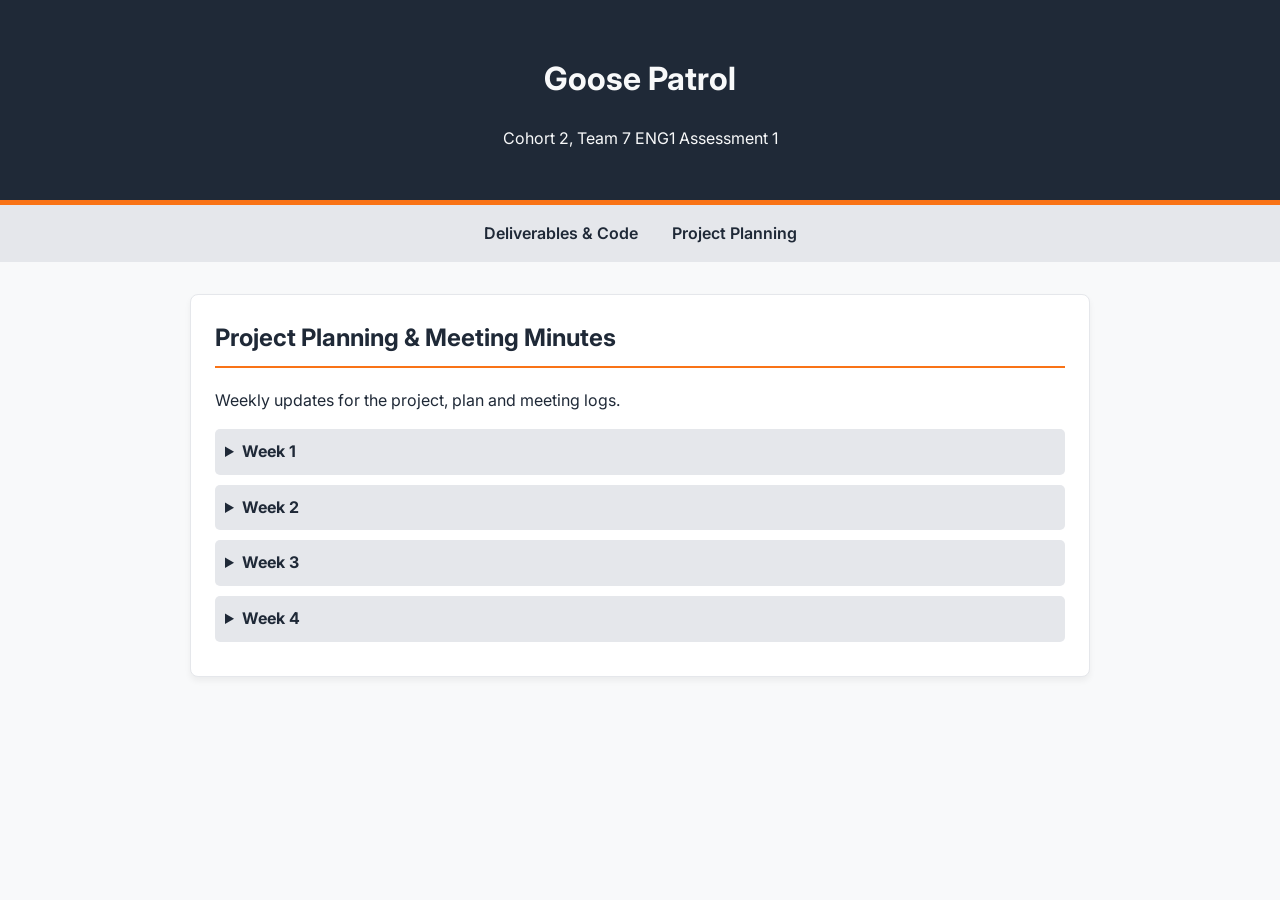
==== planning.html @ 5db9976d "Added planning page" ====
<!DOCTYPE html>
<html lang="en">
    <head>
        <meta charset="UTF-8">
        <meta name="viewport" content="width=device-width, initial-scale=1.0">
        <title>Goose Patrol UoY ENG1 C2T7</title>
        <link rel="stylesheet" href="style.css">
    </head>
    <body>
        <header>
            <h1>Goose Patrol</h1>
            <p>Cohort 2, Team 7 ENG1 Assessment 1</p>
        </header>

        <nav>
            <a href="index.html">Deliverables & Code</a>
            <a href="planning.html">Project Planning</a>
        </nav>

        <div class="container">
            <div class="card">
                <h2>Project Planning & Meeting Minutes</h2>
                <p>Weekly updates for the project, plan and meeting logs.</p>

                <details>
                    <summary>
                        Week 1
                    </summary>
                </details>

                <details>
                    <summary>
                        Week 2
                    </summary>
                </details>

                <details>
                    <summary>
                        Week 3
                    </summary>
                </details>

                <details>
                    <summary>
                        Week 4
                    </summary>
                </details>
            </div>
        </div>
        
    </body>
</html>
---- style.css ----
@import url('https://fonts.googleapis.com/css2?family=Inter:wght@400;600;700&display=swap');

:root {
    --white: #f8f9fa;
    --orange: #f97316;
    --dark-text: #1f2937;
    --gray: #e5e7eb;
}

body {
    font-family: 'Inter', sans-serif;
    color: var(--dark-text);
    background-color: var(--white);
    line-height: 1.6;
    margin: 0;
    padding: 0;
}

header {
    background-color: var(--dark-text);
    color: var(--white);
    padding: 2rem;
    text-align: center;
    border-bottom: 5px solid var(--orange);
}

nav {
    background-color: var(--gray);
    padding: 1rem;
    text-align: center;
}

nav a {
    margin: 0 15px;
    color: var(--dark-text);
    text-decoration: none;
    font-weight: 600;
}

nav a:hover {
    color: var(--orange);
}

.container {
    max-width: 900px;
    margin: 2rem auto;
    padding: 0 2rem;
}

.card {
    background: white;
    border: 1px solid var(--gray);
    border-radius: 8px;
    padding: 1.5rem;
    margin-bottom: 2rem;
    box-shadow: 0 4px 6px rgba(0, 0, 0, 0.05);
}

h2 {
    border-bottom: 2px solid var(--orange);
    padding-bottom: 0.5rem;
    margin-top: 0;
}

.btn {
    display: inline-block;
    background-color: var(--orange);
    color: white;
    padding: 10px 20px;
    text-decoration: none;
    border-radius: 5px;
    font-weight: 600;
    margin-top: 10px;
}

.btn:hover {
    background-color: #ea580c;
}

ul {
    list-style-type: square;
}

details summary {
    font-weight: bold; 
    cursor: pointer; 
    padding: 10px; 
    background-color: var(--gray); 
    border-radius: 5px; 
    margin-bottom: 10px;
}
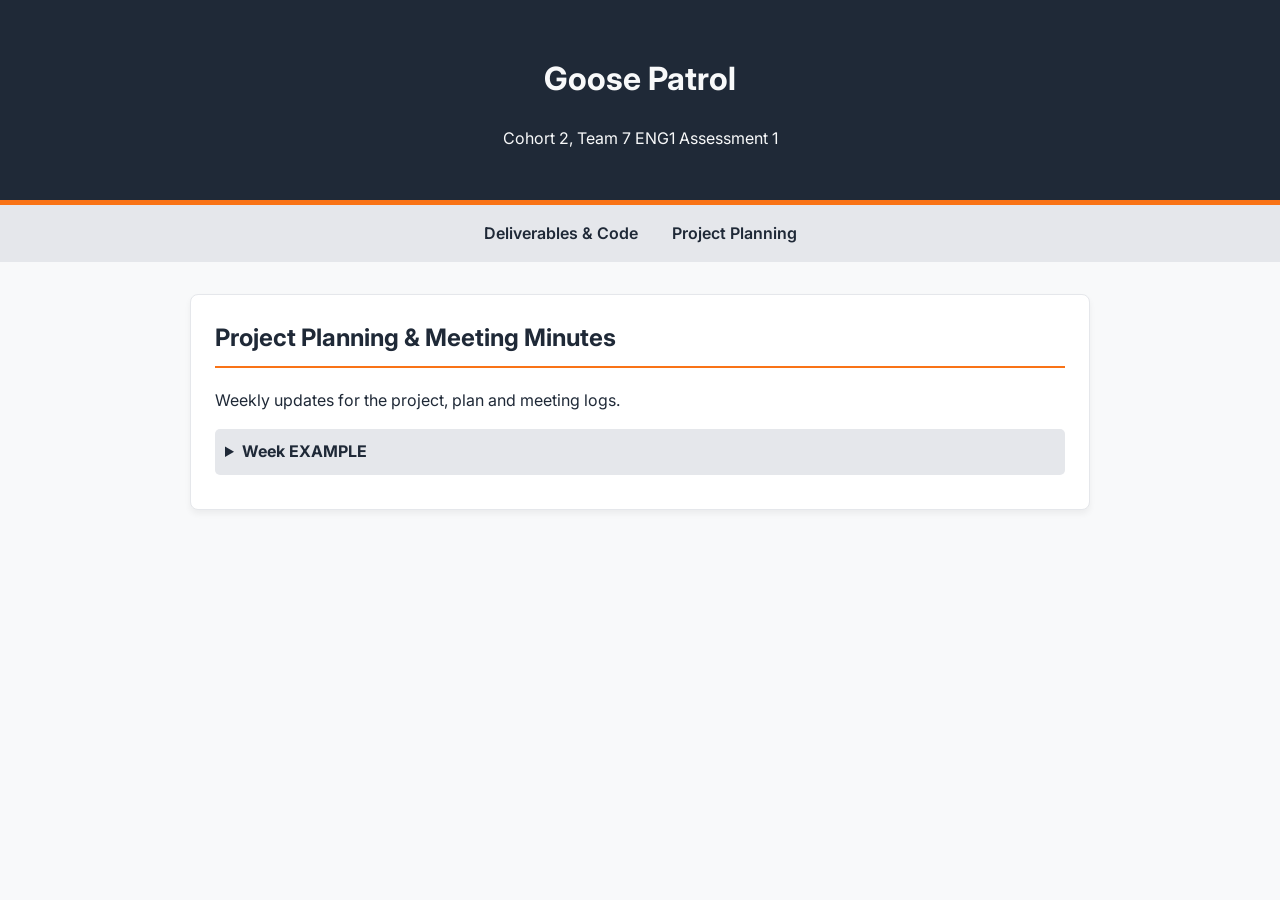
==== commit 6b6b6494: "added example drive links" ====
--- a/planning.html
+++ b/planning.html
@@ -24,27 +24,14 @@
 
                 <details>
                     <summary>
-                        Week 1
+                        Week EXAMPLE
                     </summary>
+                    <ul>
+                        <li><a href="https://drive.google.com/file/d/11npe7eWuBKjZ5_iTLzcTy3olmQ2SYp2b">Plan snapshot</a></li>
+                        <li><a href="https://drive.google.com/file/d/1OOLBj6vkOaTskKBVdUlb8z1onpyhTkkx">Notes and Meeting</a></li>
+                    </ul>
                 </details>
 
-                <details>
-                    <summary>
-                        Week 2
-                    </summary>
-                </details>
-
-                <details>
-                    <summary>
-                        Week 3
-                    </summary>
-                </details>
-
-                <details>
-                    <summary>
-                        Week 4
-                    </summary>
-                </details>
             </div>
         </div>
         
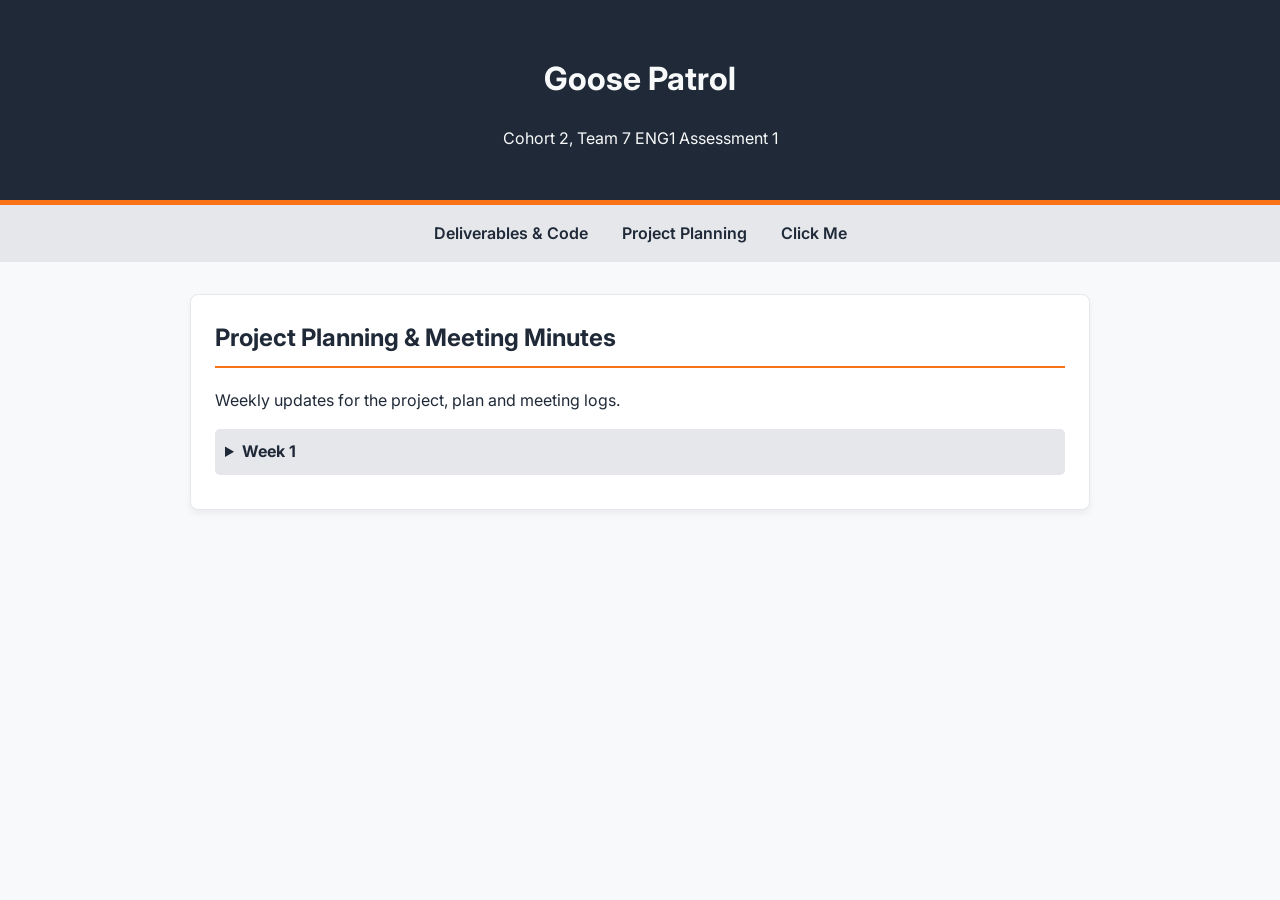
==== commit b0b75723: "week 1 update" ====
--- a/planning.html
+++ b/planning.html
@@ -15,6 +15,7 @@
         <nav>
             <a href="index.html">Deliverables & Code</a>
             <a href="planning.html">Project Planning</a>
+            <a href="https://www.youtube.com/watch?v=dQw4w9WgXcQ">Click Me</a>
         </nav>
 
         <div class="container">
@@ -24,12 +25,9 @@
 
                 <details>
                     <summary>
-                        Week EXAMPLE
+                        Week 1
                     </summary>
-                    <ul>
-                        <li><a href="https://drive.google.com/file/d/11npe7eWuBKjZ5_iTLzcTy3olmQ2SYp2b">Plan snapshot</a></li>
-                        <li><a href="https://drive.google.com/file/d/1OOLBj6vkOaTskKBVdUlb8z1onpyhTkkx">Notes and Meeting</a></li>
-                    </ul>
+                    Week 1 was a disaster and we have nothing to show for it. We had 2 meetings.
                 </details>
 
             </div>
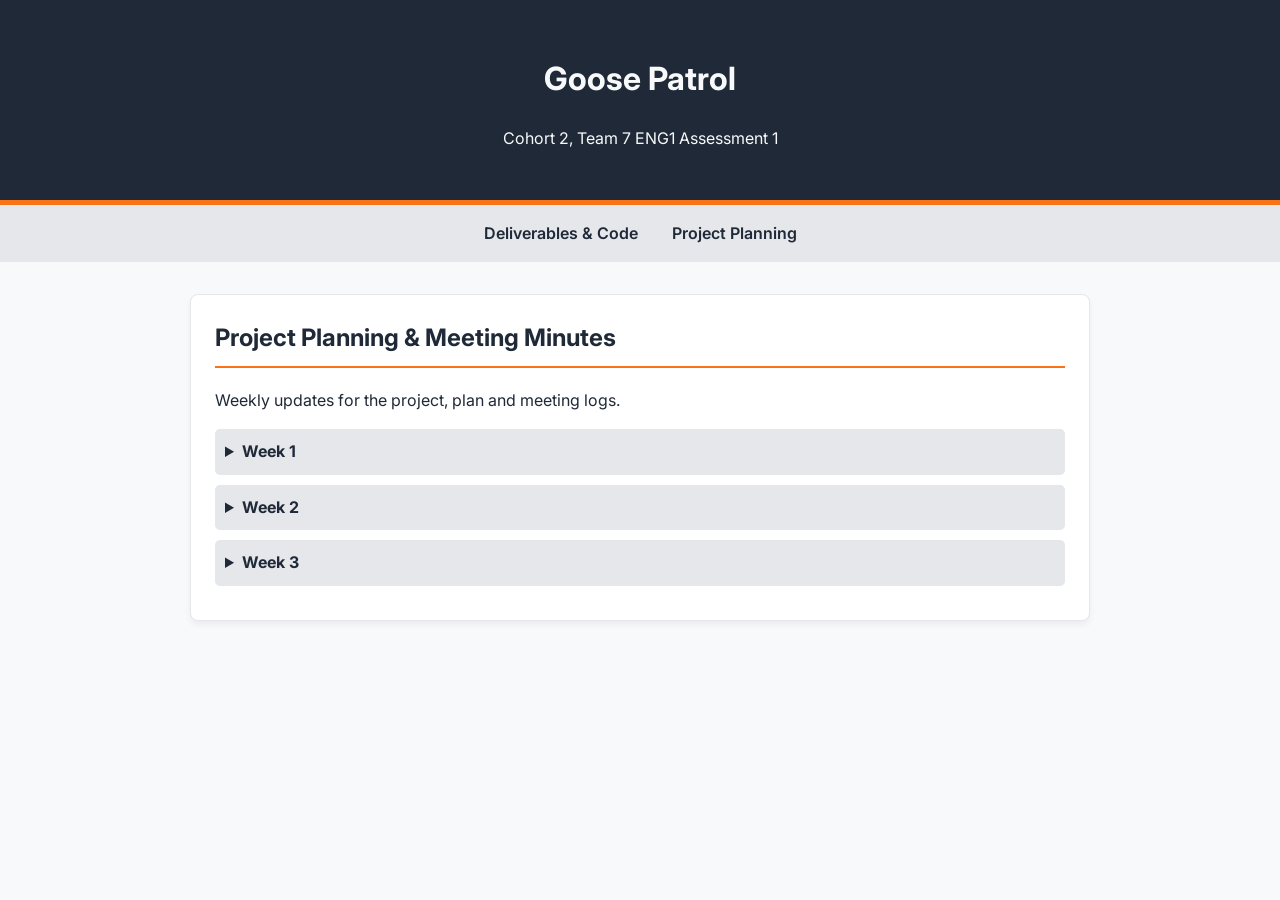
==== commit d2e192a2: "added weekly snapshots week 1-3 to the website" ====
--- a/planning.html
+++ b/planning.html
@@ -15,7 +15,6 @@
         <nav>
             <a href="index.html">Deliverables & Code</a>
             <a href="planning.html">Project Planning</a>
-            <a href="https://www.youtube.com/watch?v=dQw4w9WgXcQ">Click Me</a>
         </nav>
 
         <div class="container">
@@ -27,7 +26,21 @@
                     <summary>
                         Week 1
                     </summary>
-                    Week 1 was a disaster and we have nothing to show for it. We had 2 meetings.
+                    <a href="https://drive.google.com/file/d/1HwyYPmtX_jVrNQ2fCkvUvMhpGOr8Vkb1/view?usp=share_link">Week 1 Snapshot</a>
+                </details>
+
+                <details>
+                    <summary>
+                        Week 2
+                    </summary>
+                    <a href="https://drive.google.com/file/d/14zrqaacGKwhzDqc_42vkwMPSOLv_mfGt/view?usp=sharing">Week 2 Snapshot</a>
+                </details>
+
+                <details>
+                    <summary>
+                        Week 3
+                    </summary>
+                    <a href="https://drive.google.com/file/d/1rov3nrKhtlMC5QEOEAhV-1c3KgDYQqZQ/view?usp=sharing">Week 3 Snapshot</a>
                 </details>
 
             </div>
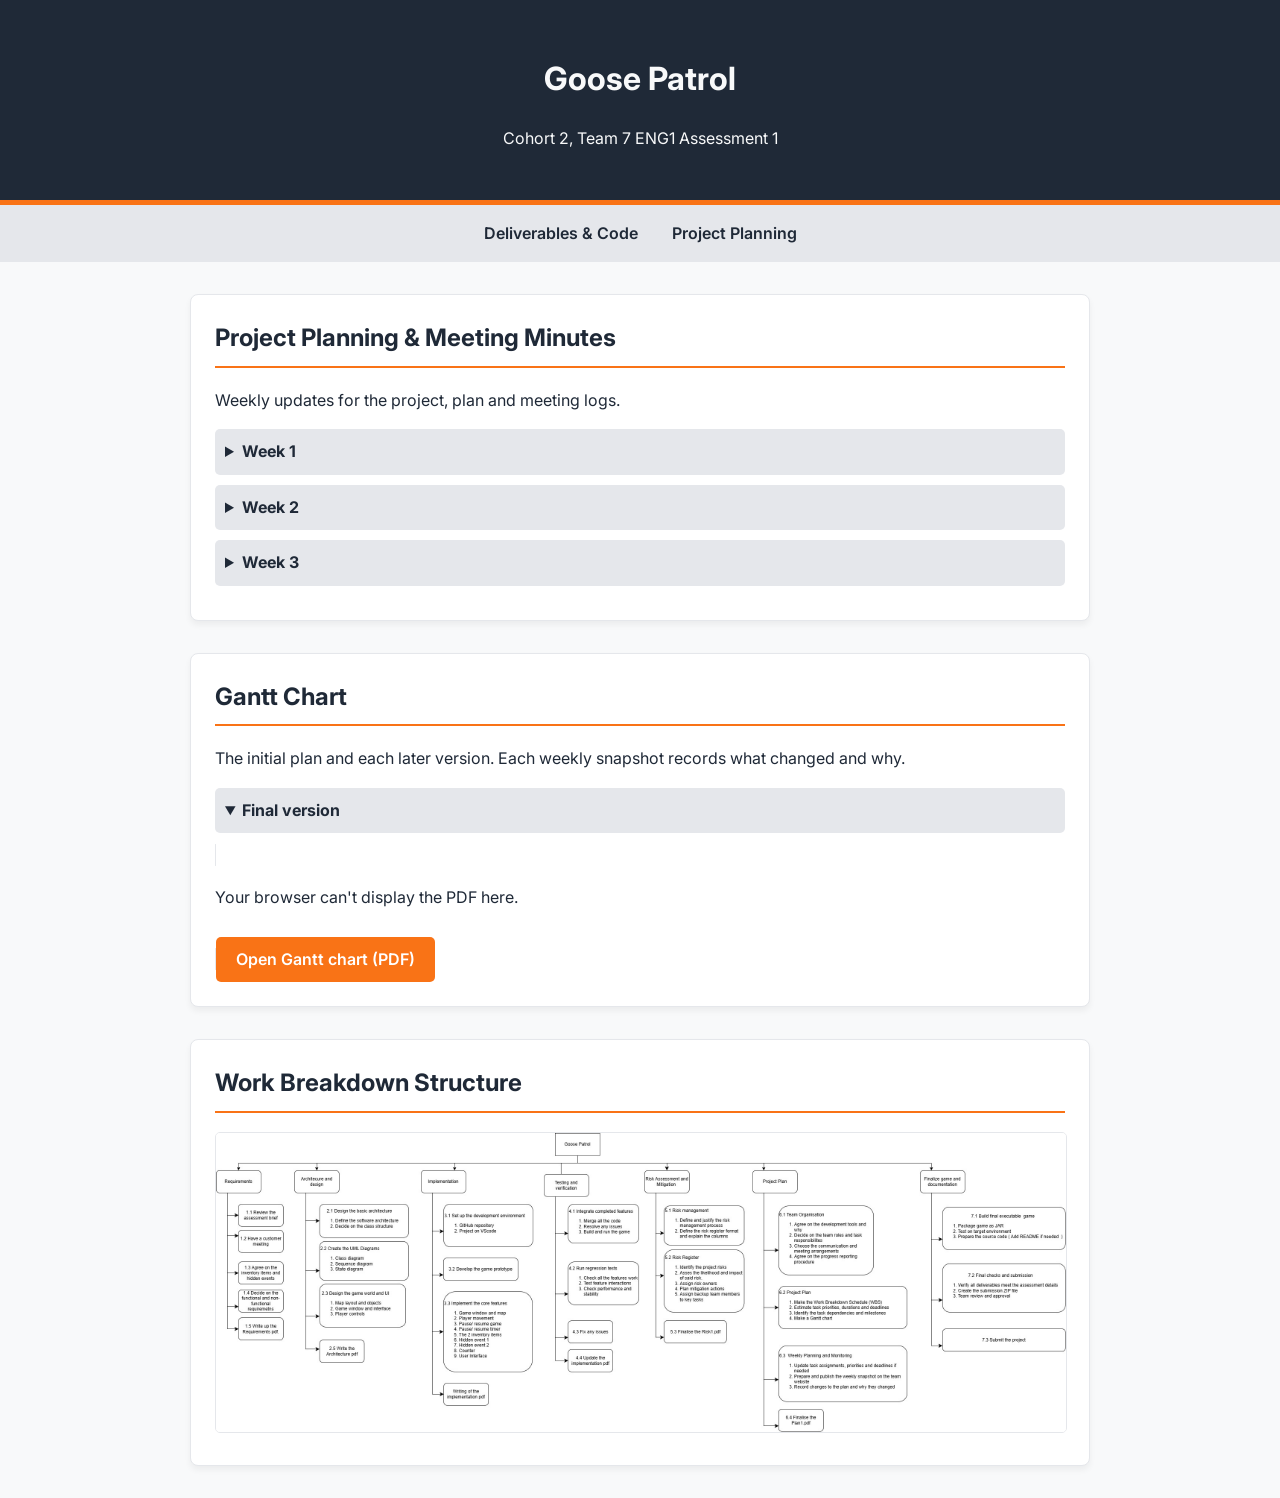
==== commit 2fbec310: "added gantt view and planning" ====
--- a/planning.html
+++ b/planning.html
@@ -1,50 +1,76 @@
 <!DOCTYPE html>
 <html lang="en">
-    <head>
-        <meta charset="UTF-8">
-        <meta name="viewport" content="width=device-width, initial-scale=1.0">
-        <title>Goose Patrol UoY ENG1 C2T7</title>
-        <link rel="stylesheet" href="style.css">
-    </head>
-    <body>
-        <header>
-            <h1>Goose Patrol</h1>
-            <p>Cohort 2, Team 7 ENG1 Assessment 1</p>
-        </header>
 
-        <nav>
-            <a href="index.html">Deliverables & Code</a>
-            <a href="planning.html">Project Planning</a>
-        </nav>
+<head>
+    <meta charset="UTF-8">
+    <meta name="viewport" content="width=device-width, initial-scale=1.0">
+    <title>Goose Patrol UoY ENG1 C2T7</title>
+    <link rel="stylesheet" href="style.css">
+</head>
 
-        <div class="container">
-            <div class="card">
-                <h2>Project Planning & Meeting Minutes</h2>
-                <p>Weekly updates for the project, plan and meeting logs.</p>
+<body>
+    <header>
+        <h1>Goose Patrol</h1>
+        <p>Cohort 2, Team 7 ENG1 Assessment 1</p>
+    </header>
 
-                <details>
-                    <summary>
-                        Week 1
-                    </summary>
-                    <a href="https://drive.google.com/file/d/1HwyYPmtX_jVrNQ2fCkvUvMhpGOr8Vkb1/view?usp=share_link">Week 1 Snapshot</a>
-                </details>
+    <nav>
+        <a href="index.html">Deliverables & Code</a>
+        <a href="planning.html">Project Planning</a>
+    </nav>
 
-                <details>
-                    <summary>
-                        Week 2
-                    </summary>
-                    <a href="https://drive.google.com/file/d/14zrqaacGKwhzDqc_42vkwMPSOLv_mfGt/view?usp=sharing">Week 2 Snapshot</a>
-                </details>
+    <div class="container">
+        <div class="card">
+            <h2>Project Planning & Meeting Minutes</h2>
+            <p>Weekly updates for the project, plan and meeting logs.</p>
 
-                <details>
-                    <summary>
-                        Week 3
-                    </summary>
-                    <a href="https://drive.google.com/file/d/1rov3nrKhtlMC5QEOEAhV-1c3KgDYQqZQ/view?usp=sharing">Week 3 Snapshot</a>
-                </details>
+            <details>
+                <summary>
+                    Week 1
+                </summary>
+                <a href="https://drive.google.com/file/d/1HwyYPmtX_jVrNQ2fCkvUvMhpGOr8Vkb1/view?usp=share_link">Week 1
+                    Snapshot</a>
+            </details>
 
-            </div>
+            <details>
+                <summary>
+                    Week 2
+                </summary>
+                <a href="https://drive.google.com/file/d/14zrqaacGKwhzDqc_42vkwMPSOLv_mfGt/view?usp=sharing">Week 2
+                    Snapshot</a>
+            </details>
+
+            <details>
+                <summary>
+                    Week 3
+                </summary>
+                <a href="https://drive.google.com/file/d/1rov3nrKhtlMC5QEOEAhV-1c3KgDYQqZQ/view?usp=sharing">Week 3
+                    Snapshot</a>
+            </details>
+
         </div>
-        
-    </body>
+
+        <div id="gantt" class="card">
+            <h2>Gantt Chart</h2>
+            <p>The initial plan and each later version. Each weekly snapshot records what changed and why.</p>
+
+            <details open>
+                <summary>Final version</summary>
+                <object data="files/gantt_final.pdf" type="application/pdf" class="pdf-view">
+                    <p>Your browser can't display the PDF here.</p>
+                </object>
+                <a href="files/gantt_final.pdf" target="_blank" class="btn">Open Gantt chart (PDF)</a>
+            </details>
+        </div>
+
+        <div id="wbs" class="card">
+            <h2>Work Breakdown Structure</h2>
+            <img src="images/wbs.jpg" alt="Work breakdown structure">
+        </div>
+    </div>
+
+
+
+</body>
+
 </html>
--- a/style.css
+++ b/style.css
@@ -88,4 +88,18 @@
     background-color: var(--gray); 
     border-radius: 5px; 
     margin-bottom: 10px;
+}
+
+.card img {
+    max-width: 100%;
+    height: auto;
+    border: 1px solid var(--gray);
+    border-radius: 5px;
+}
+
+.pdf-view {
+    width: 100%;
+    height: 600px;
+    border: 1px solid var(--gray);
+    border-radius: 5px;
 }
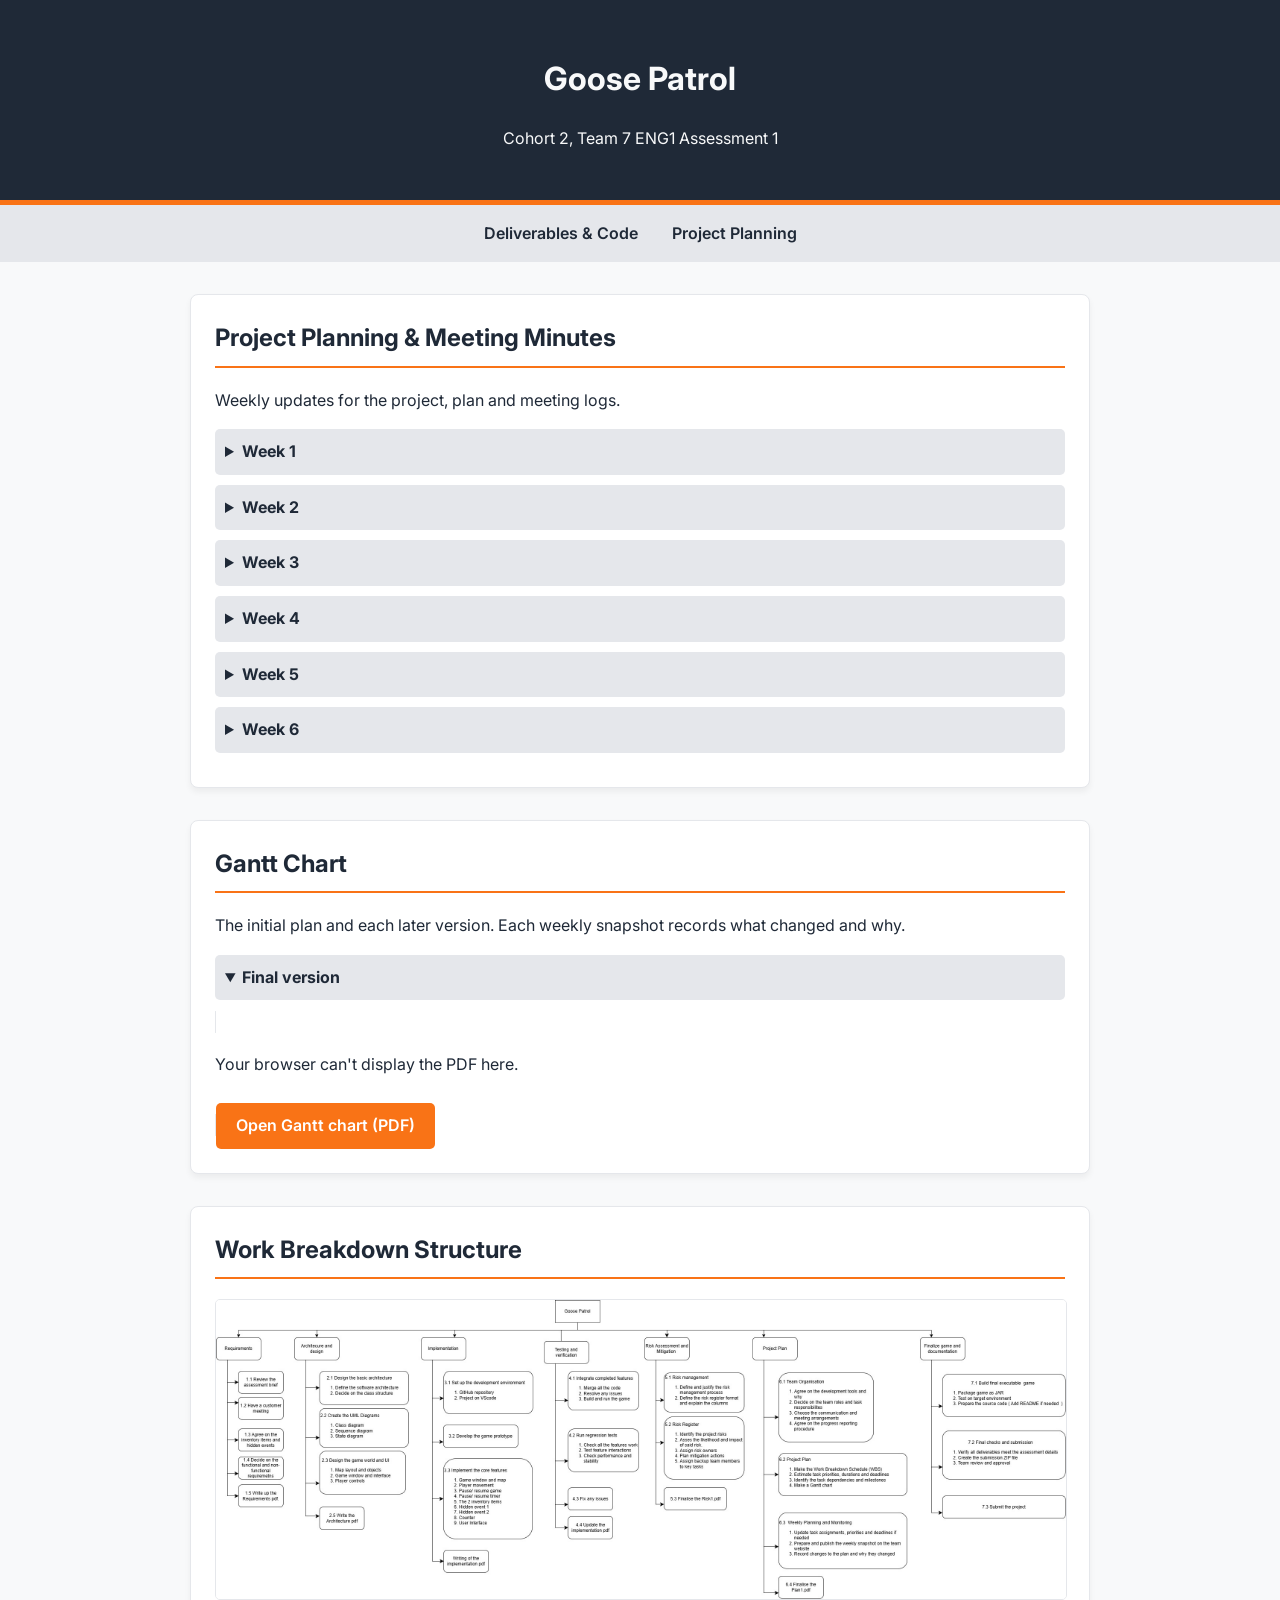
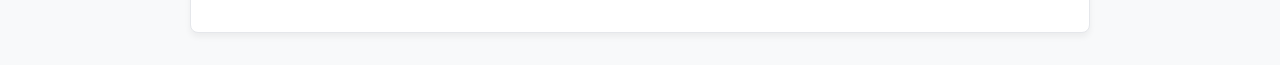
==== commit 94ebfd99: "moved weekly snapshots onto website" ====
--- a/planning.html
+++ b/planning.html
@@ -20,34 +20,45 @@
     </nav>
 
     <div class="container">
-        <div class="card">
+        <div id="snapshots" class="card">
             <h2>Project Planning & Meeting Minutes</h2>
             <p>Weekly updates for the project, plan and meeting logs.</p>
 
             <details>
-                <summary>
-                    Week 1
-                </summary>
-                <a href="https://drive.google.com/file/d/1HwyYPmtX_jVrNQ2fCkvUvMhpGOr8Vkb1/view?usp=share_link">Week 1
-                    Snapshot</a>
+                <summary>Week 1</summary>
+                <object data="files/snapshots/week_1.pdf" type="application/pdf" class="pdf-view"></object>
+                <a href="files/snapshots/week_1.pdf" target="_blank" class="btn">Open Week 1 snapshot (PDF)</a>
             </details>
 
             <details>
-                <summary>
-                    Week 2
-                </summary>
-                <a href="https://drive.google.com/file/d/14zrqaacGKwhzDqc_42vkwMPSOLv_mfGt/view?usp=sharing">Week 2
-                    Snapshot</a>
+                <summary>Week 2</summary>
+                <object data="files/snapshots/week_2.pdf" type="application/pdf" class="pdf-view"></object>
+                <a href="files/snapshots/week_2.pdf" target="_blank" class="btn">Open Week 2 snapshot (PDF)</a>
             </details>
 
             <details>
-                <summary>
-                    Week 3
-                </summary>
-                <a href="https://drive.google.com/file/d/1rov3nrKhtlMC5QEOEAhV-1c3KgDYQqZQ/view?usp=sharing">Week 3
-                    Snapshot</a>
+                <summary>Week 3</summary>
+                <object data="files/snapshots/week_3.pdf" type="application/pdf" class="pdf-view"></object>
+                <a href="files/snapshots/week_3.pdf" target="_blank" class="btn">Open Week 3 snapshot (PDF)</a>
             </details>
 
+            <details>
+                <summary>Week 4</summary>
+                <object data="files/snapshots/week_4.pdf" type="application/pdf" class="pdf-view"></object>
+                <a href="files/snapshots/week_4.pdf" target="_blank" class="btn">Open Week 4 snapshot (PDF)</a>
+            </details>
+
+            <details>
+                <summary>Week 5</summary>
+                <object data="files/snapshots/week_5.pdf" type="application/pdf" class="pdf-view"></object>
+                <a href="files/snapshots/week_5.pdf" target="_blank" class="btn">Open Week 5 snapshot (PDF)</a>
+            </details>
+
+            <details>
+                <summary>Week 6</summary>
+                <object data="files/snapshots/week_6.pdf" type="application/pdf" class="pdf-view"></object>
+                <a href="files/snapshots/week_6.pdf" target="_blank" class="btn">Open Week 6 snapshot (PDF)</a>
+            </details>
         </div>
 
         <div id="gantt" class="card">
@@ -56,10 +67,10 @@
 
             <details open>
                 <summary>Final version</summary>
-                <object data="files/gantt_final.pdf" type="application/pdf" class="pdf-view">
+                <object data="files/gantt/gantt_final.pdf" type="application/pdf" class="pdf-view">
                     <p>Your browser can't display the PDF here.</p>
                 </object>
-                <a href="files/gantt_final.pdf" target="_blank" class="btn">Open Gantt chart (PDF)</a>
+                <a href="files/gantt/gantt_final.pdf" target="_blank" class="btn">Open Gantt chart (PDF)</a>
             </details>
         </div>
 
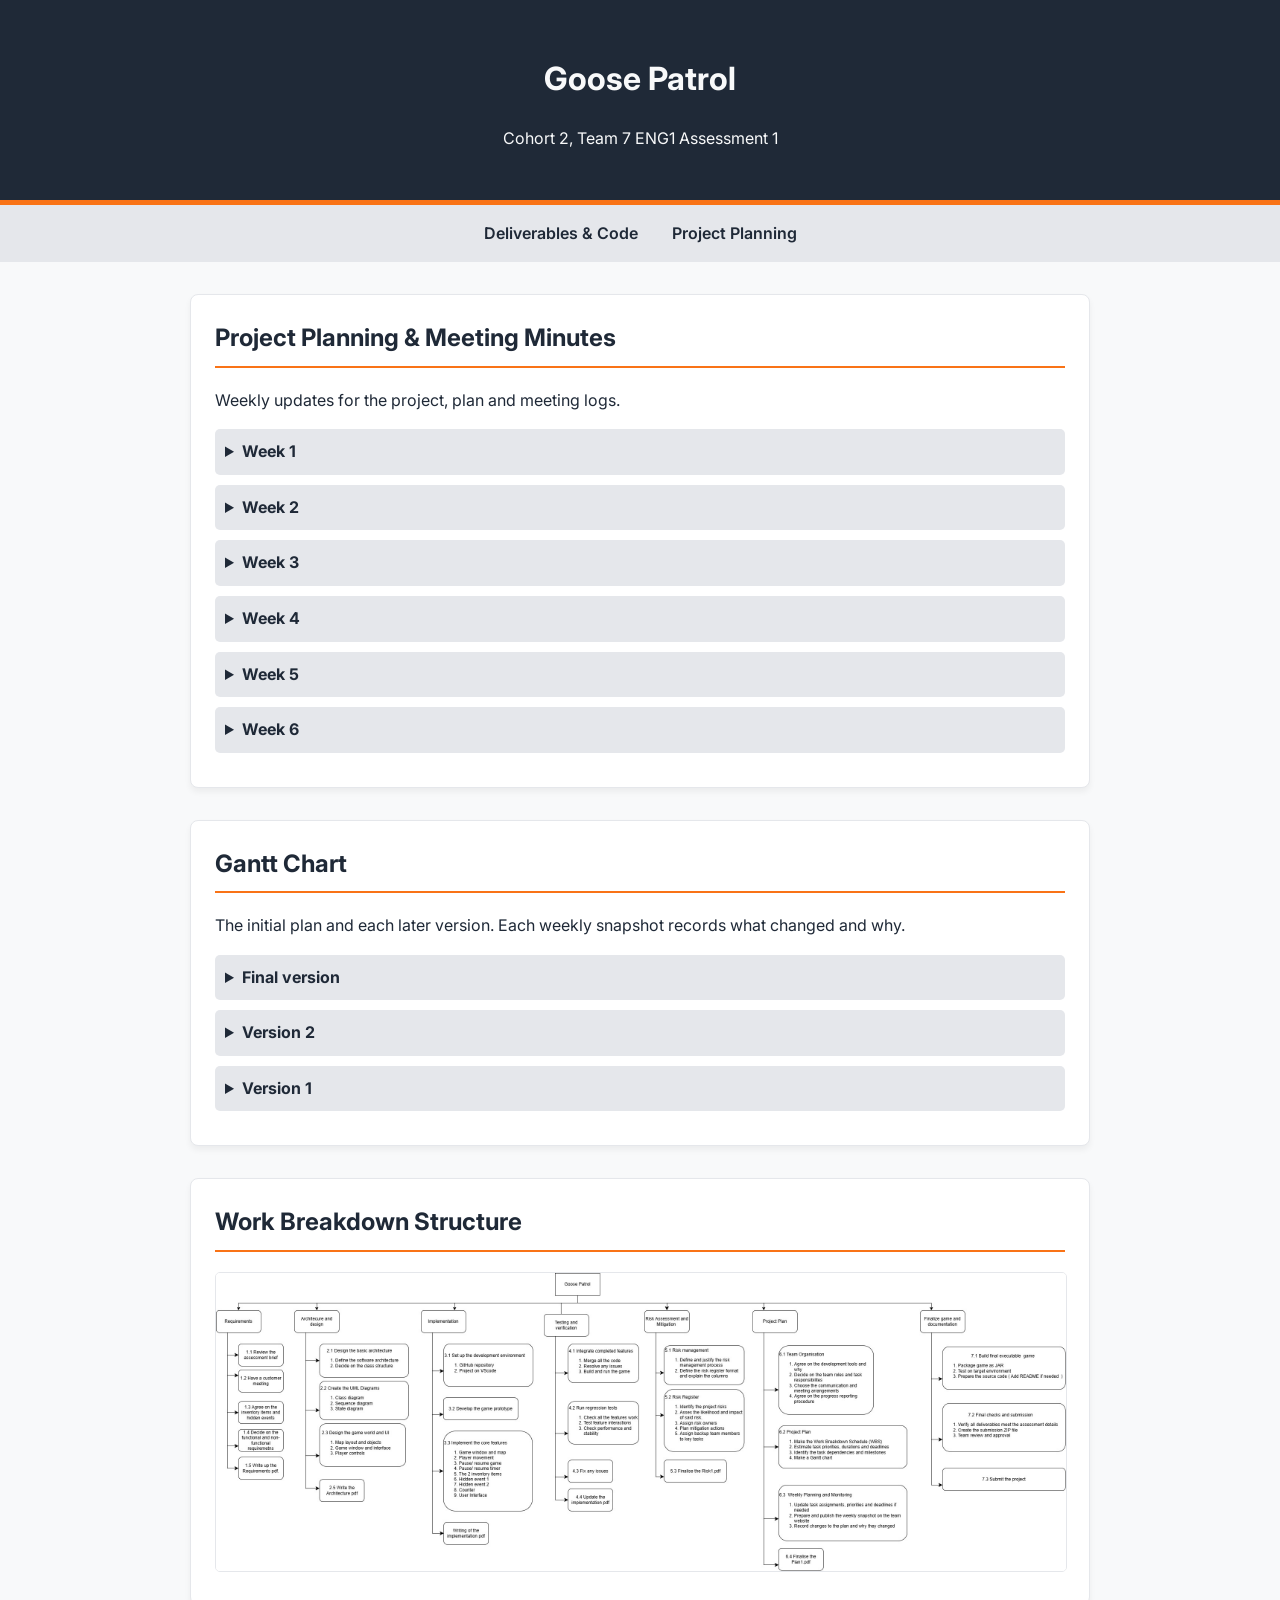
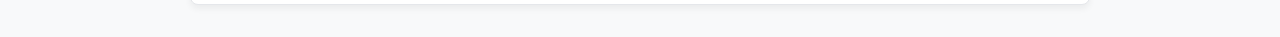
==== commit c3049c18: "added all versions of gantt chart" ====
--- a/planning.html
+++ b/planning.html
@@ -65,12 +65,28 @@
             <h2>Gantt Chart</h2>
             <p>The initial plan and each later version. Each weekly snapshot records what changed and why.</p>
 
-            <details open>
+            <details>
                 <summary>Final version</summary>
                 <object data="files/gantt/gantt_final.pdf" type="application/pdf" class="pdf-view">
                     <p>Your browser can't display the PDF here.</p>
                 </object>
                 <a href="files/gantt/gantt_final.pdf" target="_blank" class="btn">Open Gantt chart (PDF)</a>
+            </details>
+
+            <details>
+                <summary>Version 2</summary>
+                <object data="files/gantt/gantt_v2.pdf" type="application/pdf" class="pdf-view">
+                    <p>Your browser can't display the PDF here.</p>
+                </object>
+                <a href="files/gantt/gantt_v2.pdf" target="_blank" class="btn">Open Gantt chart (PDF)</a>
+            </details>
+
+            <details>
+                <summary>Version 1</summary>
+                <object data="files/gantt/gantt_v1.pdf" type="application/pdf" class="pdf-view">
+                    <p>Your browser can't display the PDF here.</p>
+                </object>
+                <a href="files/gantt/gantt_v1.pdf" target="_blank" class="btn">Open Gantt chart (PDF)</a>
             </details>
         </div>
 
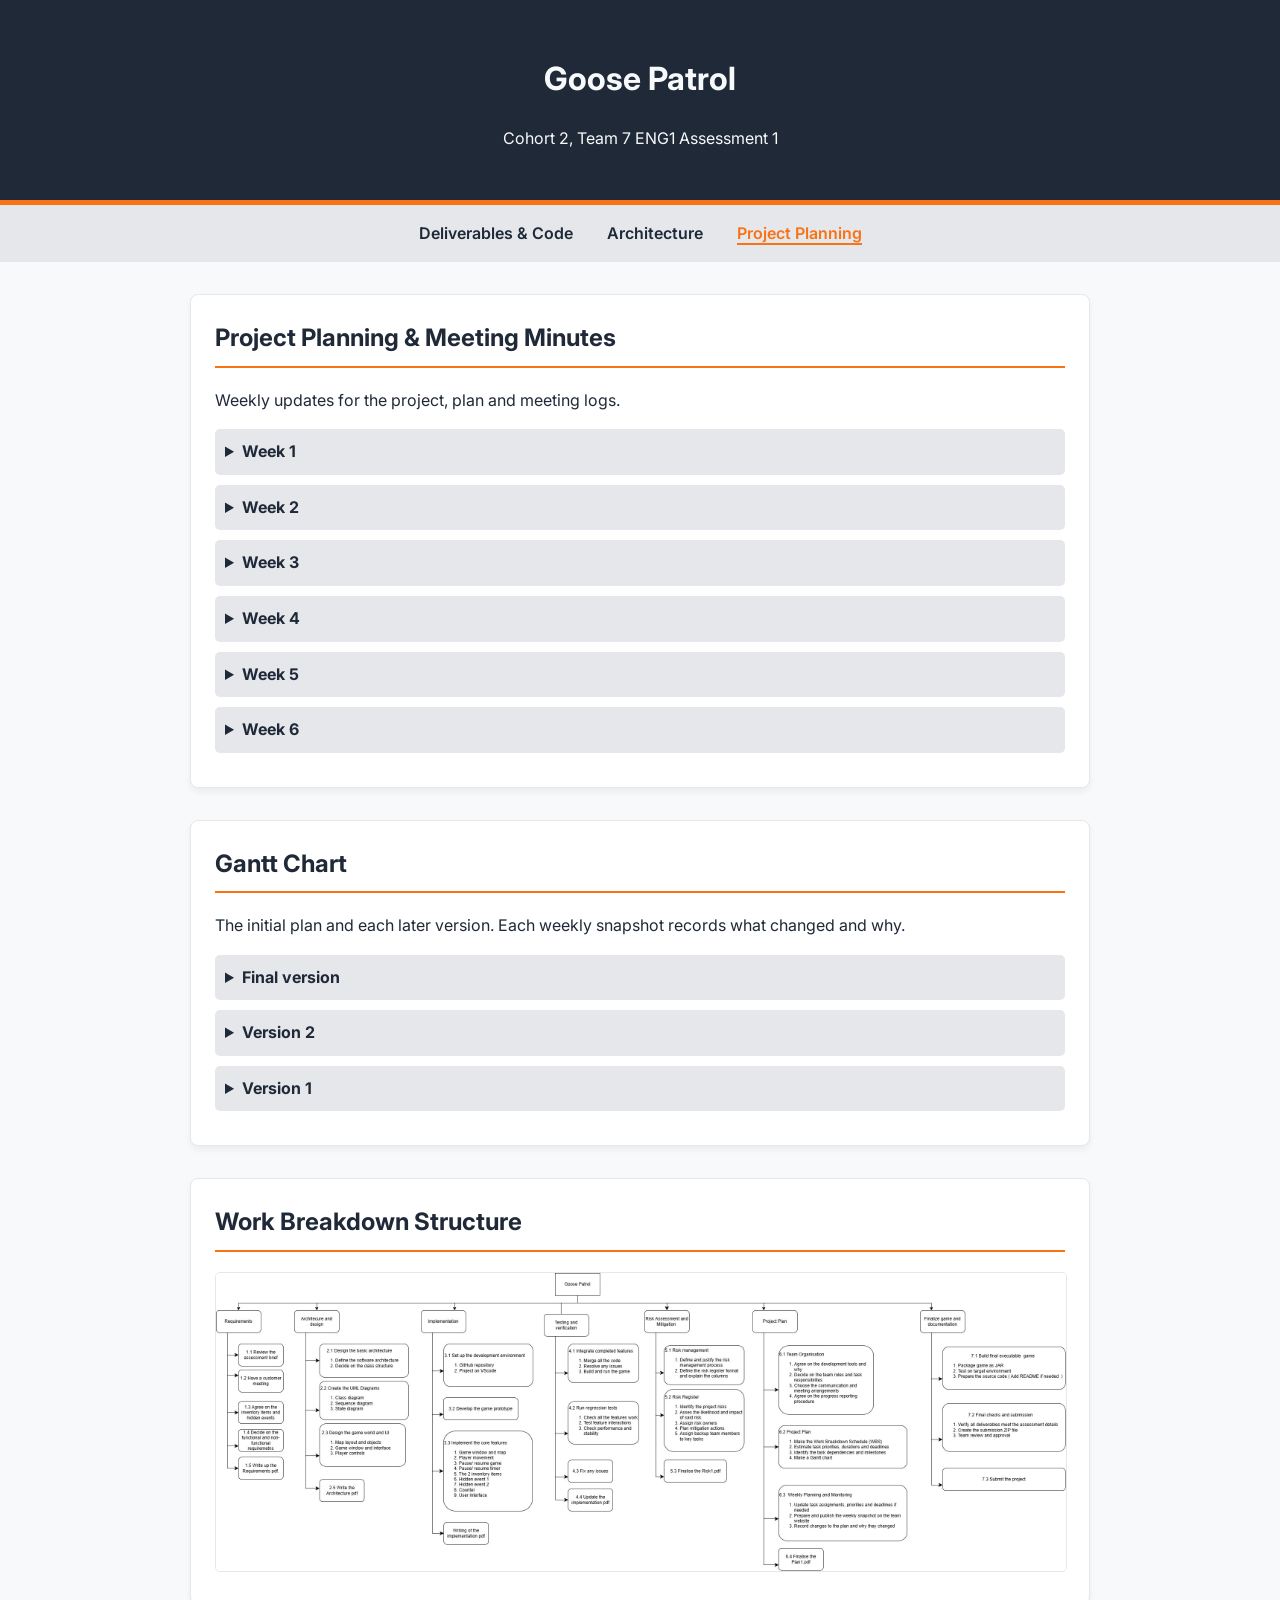
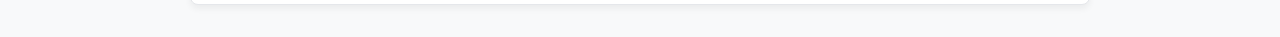
==== commit fbd27283: "final tweaks" ====
--- a/planning.html
+++ b/planning.html
@@ -15,8 +15,9 @@
     </header>
 
     <nav>
-        <a href="index.html">Deliverables & Code</a>
-        <a href="planning.html">Project Planning</a>
+        <a href="index.html">Deliverables &amp; Code</a>
+        <a href="architecture.html">Architecture</a>
+        <a href="planning.html" class="active">Project Planning</a>
     </nav>
 
     <div class="container">
--- a/style.css
+++ b/style.css
@@ -102,4 +102,73 @@
     height: 600px;
     border: 1px solid var(--gray);
     border-radius: 5px;
+}
+
+/* Button row: even spacing, wraps on small screens */
+.btn-row {
+    display: flex;
+    flex-wrap: wrap;
+    gap: 10px;
+    margin-top: 10px;
+}
+
+.btn-row .btn {
+    margin-top: 0;
+}
+
+/* Less important actions: outlined instead of filled */
+.btn-secondary {
+    background-color: white;
+    color: var(--orange);
+    border: 2px solid var(--orange);
+    padding: 8px 18px;
+}
+
+.btn-secondary:hover {
+    background-color: #fff7ed;
+}
+
+/* Deliverables as a grid of buttons instead of a bullet list */
+.doc-grid {
+    display: grid;
+    grid-template-columns: repeat(auto-fill, minmax(240px, 1fr));
+    gap: 10px;
+}
+
+.doc-grid a {
+    display: block;
+    padding: 12px 16px;
+    border: 1px solid var(--gray);
+    border-left: 4px solid var(--orange);
+    border-radius: 5px;
+    color: var(--dark-text);
+    text-decoration: none;
+    font-weight: 600;
+}
+
+.doc-grid a span {
+    display: block;
+    font-weight: 400;
+    font-size: 0.85rem;
+    color: #6b7280;
+}
+
+.doc-grid a:hover {
+    background-color: #fff7ed;
+}
+
+/* Highlight the current page in the nav */
+nav a.active {
+    color: var(--orange);
+    border-bottom: 2px solid var(--orange);
+}
+
+.note {
+    font-size: 0.9rem;
+    color: #6b7280;
+}
+
+/* Diagrams: click to open full size */
+.diagram img {
+    cursor: zoom-in;
 }
